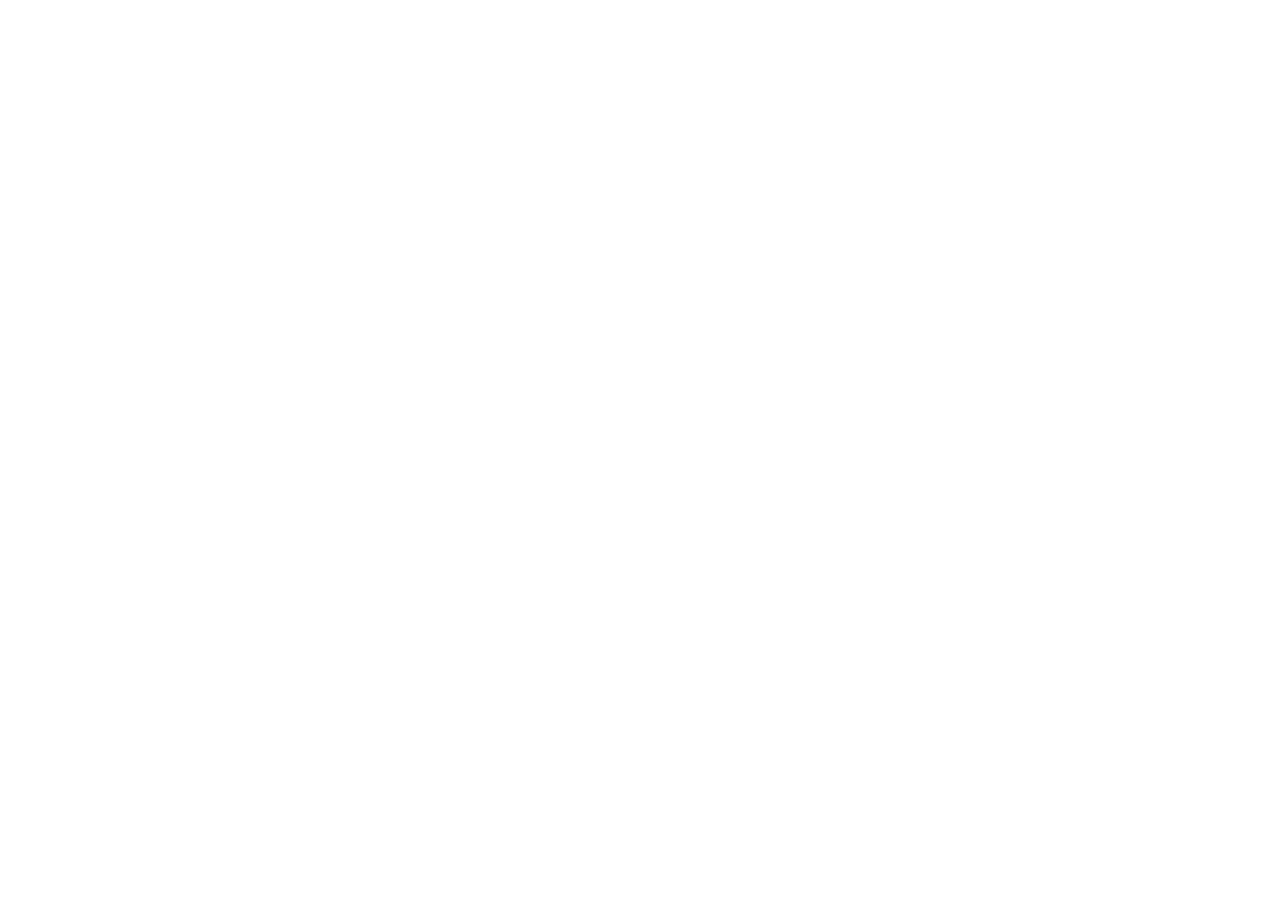
==== index.html @ 626a965f "first commit" ====
<!DOCTYPE html>
<html lang="en">
<head>
    <meta charset="UTF-8">
    <meta name="viewport" content="width=device-width, initial-scale=1.0">
    <title>Assignment 2</title>
</head>
<body>
    
</body>
</html>
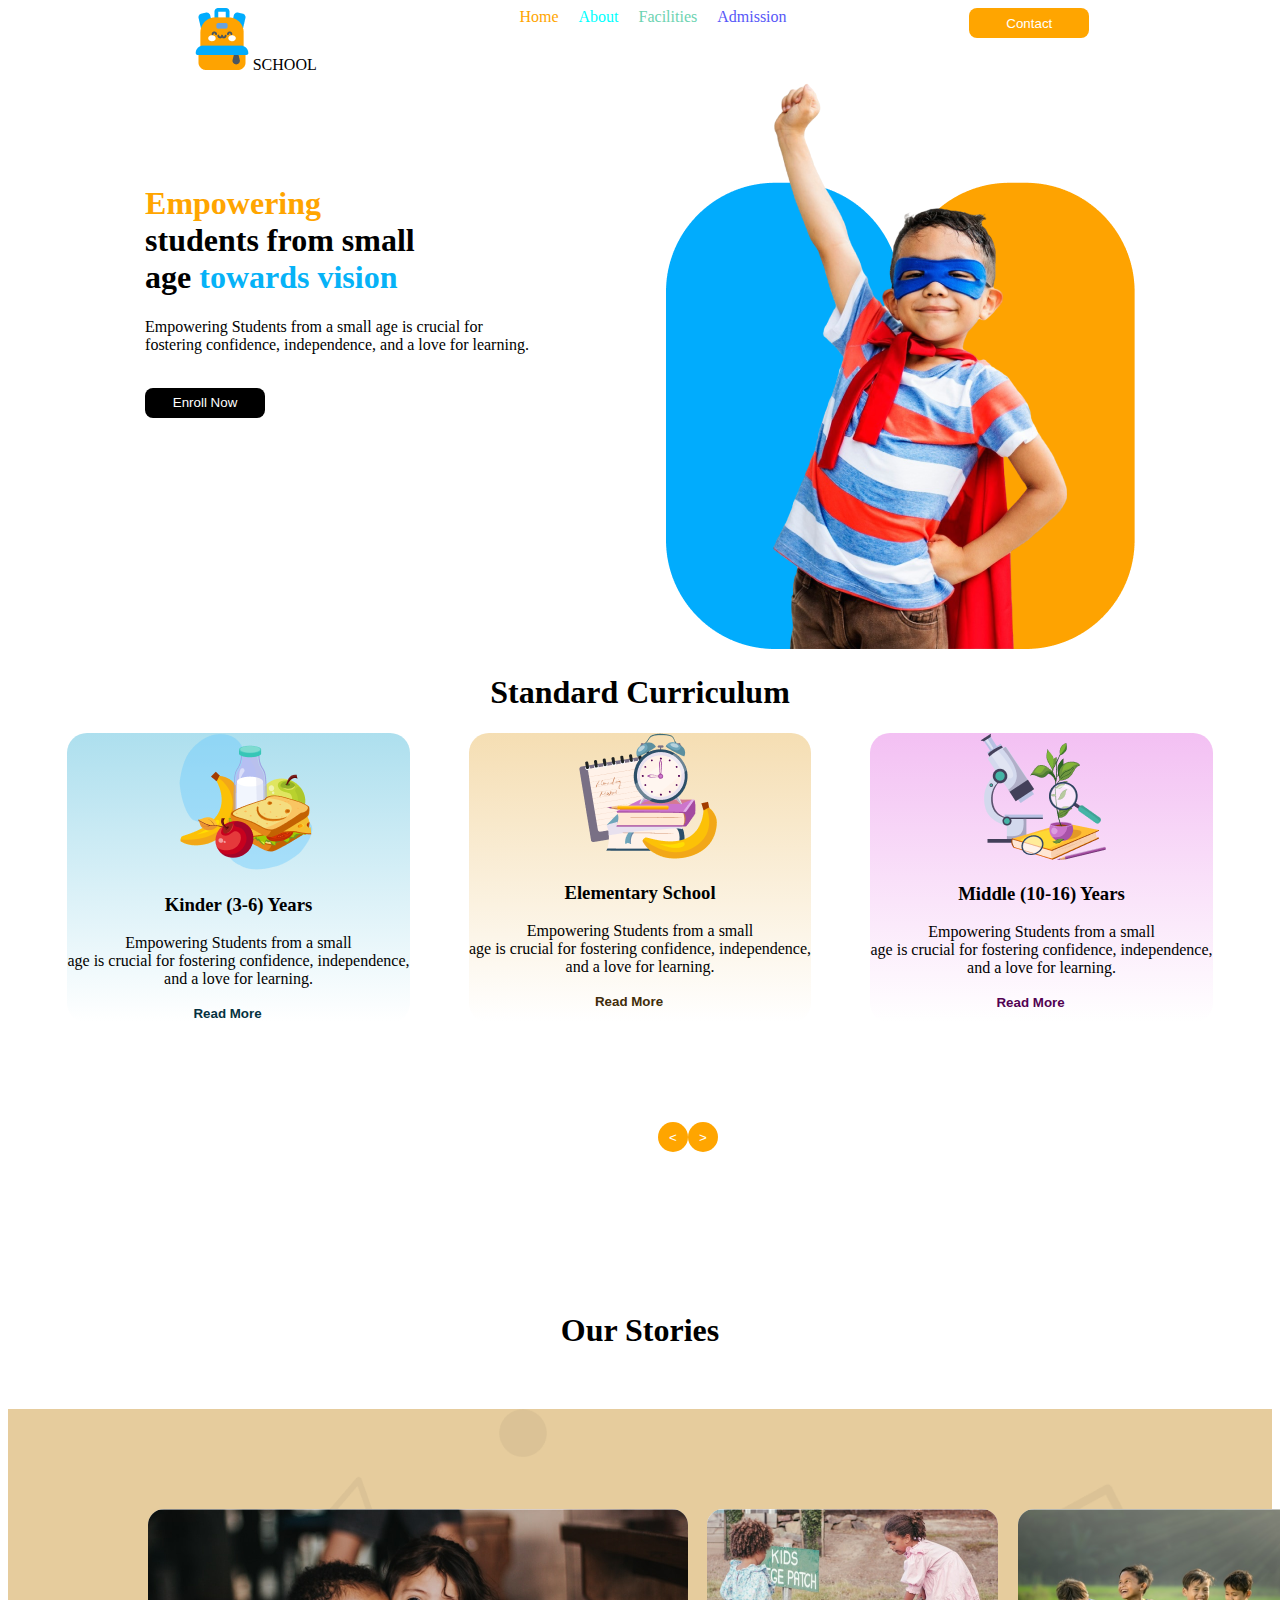
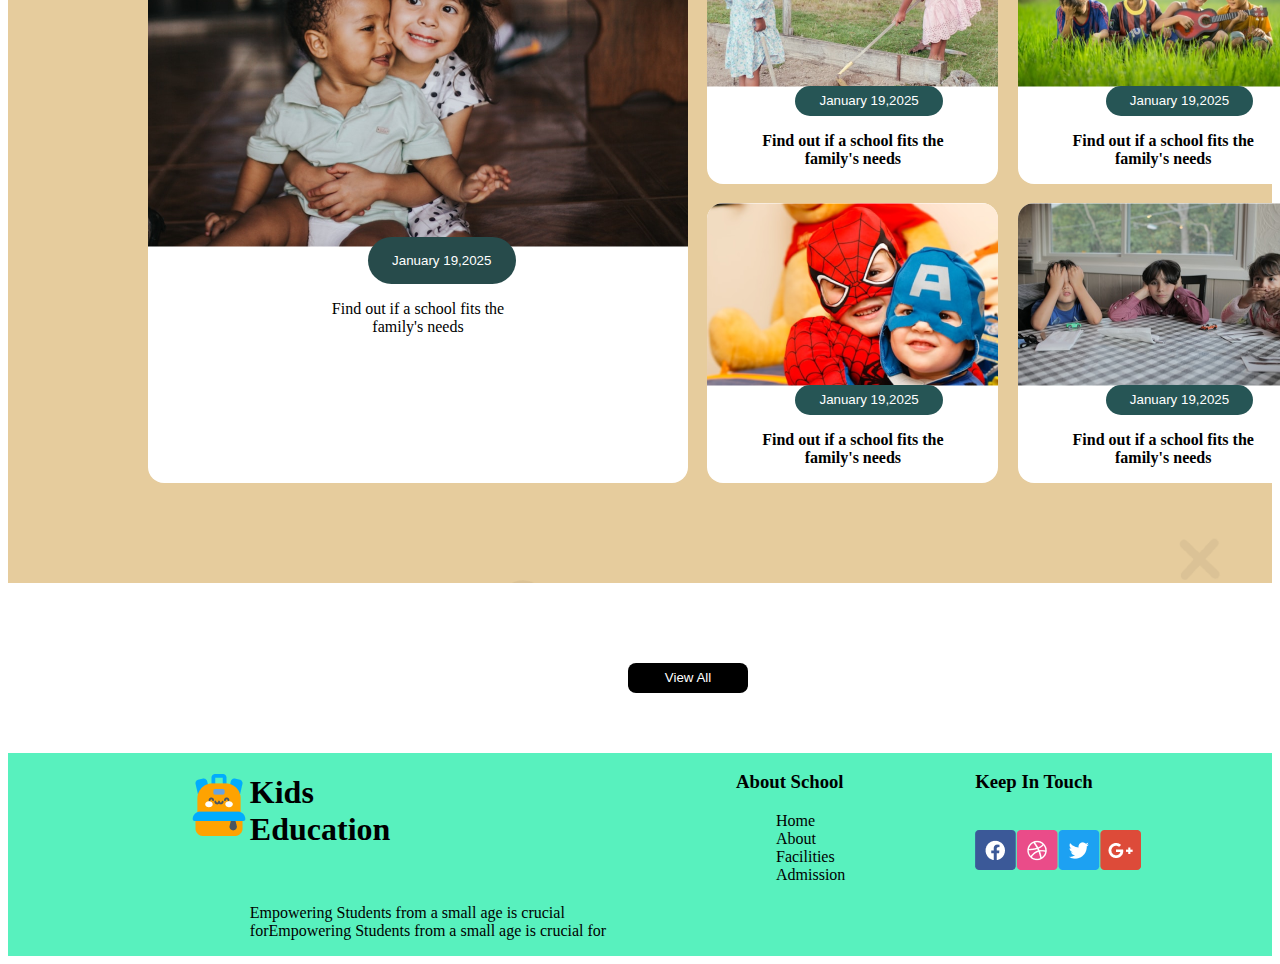
==== commit a2b5502d: "sixth commit" ====
--- a/index.html
+++ b/index.html
@@ -4,8 +4,82 @@
     <meta charset="UTF-8">
     <meta name="viewport" content="width=device-width, initial-scale=1.0">
     <title>Assignment 2</title>
+    <link rel="stylesheet" href="styles.css">
 </head>
-<body>
-    
+<body class="body-container">
+    <header class="header">
+        <div class="container1">
+            <div><img src="assets/logo.png" alt=""><span>SCHOOL</span></div>
+            <div>
+                <ol class="ol1" style="list-style-type: none;">
+                    <li style="color: orange;">Home</li> <li style="color: aqua;">About</li> <li style="color: rgb(108, 211, 177);">Facilities</li> <li style="color: rgb(87, 87, 248);">Admission</li>
+                </ol>
+            </div>
+            <div><button id="btn1">Contact</button></div>
+        </div>
+    </header>
+    <main class="main">
+        <div class="container2">
+            <div class="text">
+                <h1><span style="color: orange;">Empowering</span> <br> students from small <br> age <span style="color: rgb(6, 178, 247);">towards vision</span></h1>
+                <p>Empowering Students from a small age is crucial for <br> fostering confidence, independence, and a love for learning.</p> <br> <button id="btn2">Enroll Now</button>
+            </div>
+            <div class="image">
+                <img src="assets/hero-kids.png" alt="">
+            </div>
+        </div>
+        <h1 style="text-align: center;">Standard Curriculum</h1>
+        <div class="container3">
+            
+            <div class="kinder">
+                <img style="margin-left: 110px;" src="assets/kinder.png" alt="">
+                <div><h3 style="text-align: center;">Kinder (3-6) Years</h3>
+                    <p style="text-align: center;">Empowering Students from a small <br>age is crucial for  fostering confidence, independence, <br>and a love for learning.</p>
+                    <button class="btn3"><b>Read More</b></button>
+                </div>
+            </div>
+            <div class="elementary">
+                <img style="margin-left: 110px;" src="assets/elementary.png" alt="">
+                <h3 style="text-align: center;">Elementary School</h3>
+                <p style="text-align: center;">Empowering Students from a small<br> age is crucial for  fostering confidence, independence, <br>and a love for learning.</p>
+                <button class="btn4"><b>Read More</b></button>
+            </div>
+            <div class="middle">
+                <img style="margin-left: 110px;" src="assets/middle.png" alt="">
+                <h3 style="text-align: center;">Middle (10-16) Years</h3>
+                <p style="text-align: center;">Empowering Students from a small<br> age is crucial for fostering confidence, independence, <br>and a love for learning.</p>
+                <button class="btn5"><b>Read More</b></button>
+            </div>
+        </div>
+        <button class="circle" style="margin-left: 650px;"> < </button><button class="circle"> > </button>
+        <h1 style="text-align: center;margin: 60px auto;">Our Stories</h1>
+    <div class="g-container">
+           <div class="item1"><img class="im1" src="assets/story-1.png" alt=""><button class="g-b1">January 19,2025</button><p class="s-b">Find out if a school fits the <br>family's needs</p></div>
+           <div class="item2"><img class="im5" src="assets/story-2.png" alt=""><button class="g-b">January 19,2025</button><p class="s-b"><b>Find out if a school fits the <br>family's needs</b></p></div>
+           <div class="item3"><img class="im5" src="assets/story-4.png" alt=""><button class="g-b">January 19,2025</button><p class="s-b"><b>Find out if a school fits the <br>family's needs</b></p></div>
+           <div class="item4"><img class="im5" src="assets/story-3.png" alt=""><button class="g-b">January 19,2025</button><p class="s-b"><b>Find out if a school fits the <br>family's needs</b></p></div>
+           <div class="item5"><img class="im5" src="assets/story-5.png" alt=""><button class="g-b">January 19,2025</button><p class="s-b"><b>Find out if a school fits the <br>family's needs</b></p></div>
+    </div>
+    <button class="view">View All
+            </button>
+    </main>
+    <footer class="footer">
+        <div class="f-container">
+            <div class="in-foot"><div><h1><img src="assets/logo.png" alt="" style="padding-left: 50px;"></div><div><h1>Kids <br>Education</h1> <br><p>Empowering Students from a small age is crucial <br>forEmpowering Students from a small age is crucial for</p></div></div>
+            <div class="f-li">
+                <h3>About School</h3>
+                <ol style="list-style-type: none;">
+                    <li>Home</li>
+                <li>About</li>
+                <li>Facilities</li>
+                <li>Admission</li>
+                </ol>
+            </div>
+            <div>
+                <h3>Keep In Touch</h3><br>
+                <img src="assets/fb.png" alt=""><img src="assets/dribble.png" alt=""><img src="assets/twitter.png" alt=""><img src="assets/google+.png" alt="">
+            </div>
+        </div>
+    </footer>
 </body>
 </html>--- a/styles.css
+++ b/styles.css
@@ -0,0 +1,265 @@
+.container1{
+    display: flex;
+    justify-content: space-evenly;
+}
+.container2{
+    display: flex;
+    justify-content: space-evenly;
+}
+.ol1{
+    overflow: hidden;
+    margin: 0;
+    padding: 0;
+}
+.ol1  li{
+float: left;
+margin-left: 20px;
+}
+.textF{
+    align-items: center;
+    justify-content: center;
+    padding-top: 100px;
+}
+.text{
+    justify-content: center;
+    align-items: center;
+    padding-top: 90px;
+}
+
+.container3{
+    display: flex;
+    justify-content: space-evenly;
+}
+.g-container{
+display: flex;
+justify-content: space-between;
+background-color: rgb(230, 204, 157);
+background-image: url(assets/bg.png);
+background-size: 1440px auto;
+}
+.f-container{
+    display: flex;
+    justify-content: space-evenly;
+    background-color: rgb(88, 241, 190);
+}
+.in-foot{
+    display: flex;
+}
+.f-li{
+    text-decoration: none;
+}
+.story1{
+    border-radius: 8px;
+    background-image: none;
+    background-color: white;
+}
+.content-1{
+    border: 1px solid black;
+}
+#btn1{
+    background: orange;
+    color: white;
+    border-radius: 8px;
+    border: 0px;
+    width: 120px;
+    height: 30px;
+}
+.btn-img{
+    background: rgb(39, 77, 28);
+    color: white;
+    border-radius: 20px;
+    border: 0px;
+    width: 170px;
+    height: 30px;
+    position: relative;
+    margin-top: -100px;
+    margin-left: 60px;
+}
+.btn-main-img{
+    background: rgb(39, 77, 28);
+    color: white;
+    border-radius: 20px;
+    border: 0px;
+    width: 170px;
+    height: 30px;
+    margin-top: -100px;
+    margin-left: 180px;
+}
+#btn2{
+    color: white;
+    background: black;
+    border-radius: 8px;
+    border: 0px;
+    width: 120px;
+    height: 30px;
+}
+.btn3{
+    color: rgb(5, 50, 65);
+    border: 0px;
+    background: none;
+    margin-left: 120px;
+}
+.btn4{
+    color: rgb(65, 44, 10);
+    border: 0px;
+    background: none;
+    margin-left: 120px;
+}
+.btn5{
+    color:rgb(82, 2, 82);
+    border: 0px;
+    background: none;
+    margin-left: 120px;
+}
+.kinder{
+    background-color:  rgb(183, 228, 241);
+    background-image: linear-gradient(to bottom, rgb(173, 223, 238) , white);
+    border-radius: 20px;
+}
+.elementary{
+    background-color: rgb(245, 222, 179);
+    background-image: linear-gradient(to bottom, rgb(245, 222, 179) , white);
+    border-radius: 20px;
+}
+.middle{
+    background-color: rgb(243, 192, 243);
+    background-image: linear-gradient(to bottom,rgb(243, 192, 243) , white);
+    border-radius: 20px;
+}
+.img-content2{
+    display: flex;
+}
+.circle{
+    width: 30px;
+    height: 30px;
+    border-radius: 16px;
+    border: 0px;
+    color: white;
+    background: orange;
+    margin: 100px 0px;
+}
+.item1{
+grid-area: story-1;
+}
+.item2{
+    grid-area: story-2;
+}
+.item3{
+    grid-area: story-3;
+}
+.item4{
+    grid-area: story-4;
+}
+.item5{
+    grid-area: story-5;
+}
+.s-b{
+    text-align: center;
+}
+.g-b{
+    margin-left: 88px;
+    position: relative;
+    margin-top: -40px;
+    width: 147.51px;
+    height: 30px;
+    border-radius: 47px;
+    border: 0;
+    color: white;
+    background: rgb(38, 85, 85);
+}
+.g-b1{
+    margin-left: 220px;
+    margin-top: -60px;
+    width: 147.51px;
+    height: 47px;
+    border-radius: 47px;
+    border: 0;
+    color: white;
+    background: rgb(39, 75, 75);
+}
+.im5{
+    border-radius: 16px 16px 0 0;
+}
+.im1{
+    border-radius: 16px 16px 0 0;
+}
+.g-container{
+    display: grid;
+    grid-template-areas:
+     'story-1 story-2 story-4'
+      'story-1 story-3 story-5';
+      gap: 19.39px;
+      padding: 100px 140px;
+}
+.view{
+    margin-left: 620px;
+            margin-bottom: 60px;
+            margin-top: 80px;
+             color: white;
+            background: black;
+            border-radius: 8px;
+            border: 0px;
+            width: 120px;
+            height: 30px;
+}
+.g-container > div{
+background-color: white;
+border-radius: 16px;
+}
+.hide{
+    display: none;
+}
+.header{
+    grid-area: header;
+}
+.main{
+    grid-area: main;
+}
+.footer{
+    grid-area: footer;
+}
+.body-container{
+    grid-template-areas: none;
+}
+.g-container{
+    grid-area: g-container;
+}
+.container2{
+    grid-template-areas: container2;
+}
+@media screen  and (max-width: 576px) {
+    .container3{
+        flex-direction: column;
+    }
+    .f-container{
+        flex-direction: column;
+    }
+    .container1{
+        flex-direction: column;
+    }
+    .container2{
+        flex-direction: column-reverse;
+    }
+    .text{
+        text-align: center;
+    }
+    .item1{
+        display: none;
+    }
+    .circle{
+        display: none;
+    }
+    .g-container{
+        justify-content: center;
+        background-color:white;
+    }
+    .in-foot{
+        flex-direction: column;
+    }
+    .view{
+        margin-left: 140px;
+    }
+    #btn1{
+        display: none;
+    }
+}